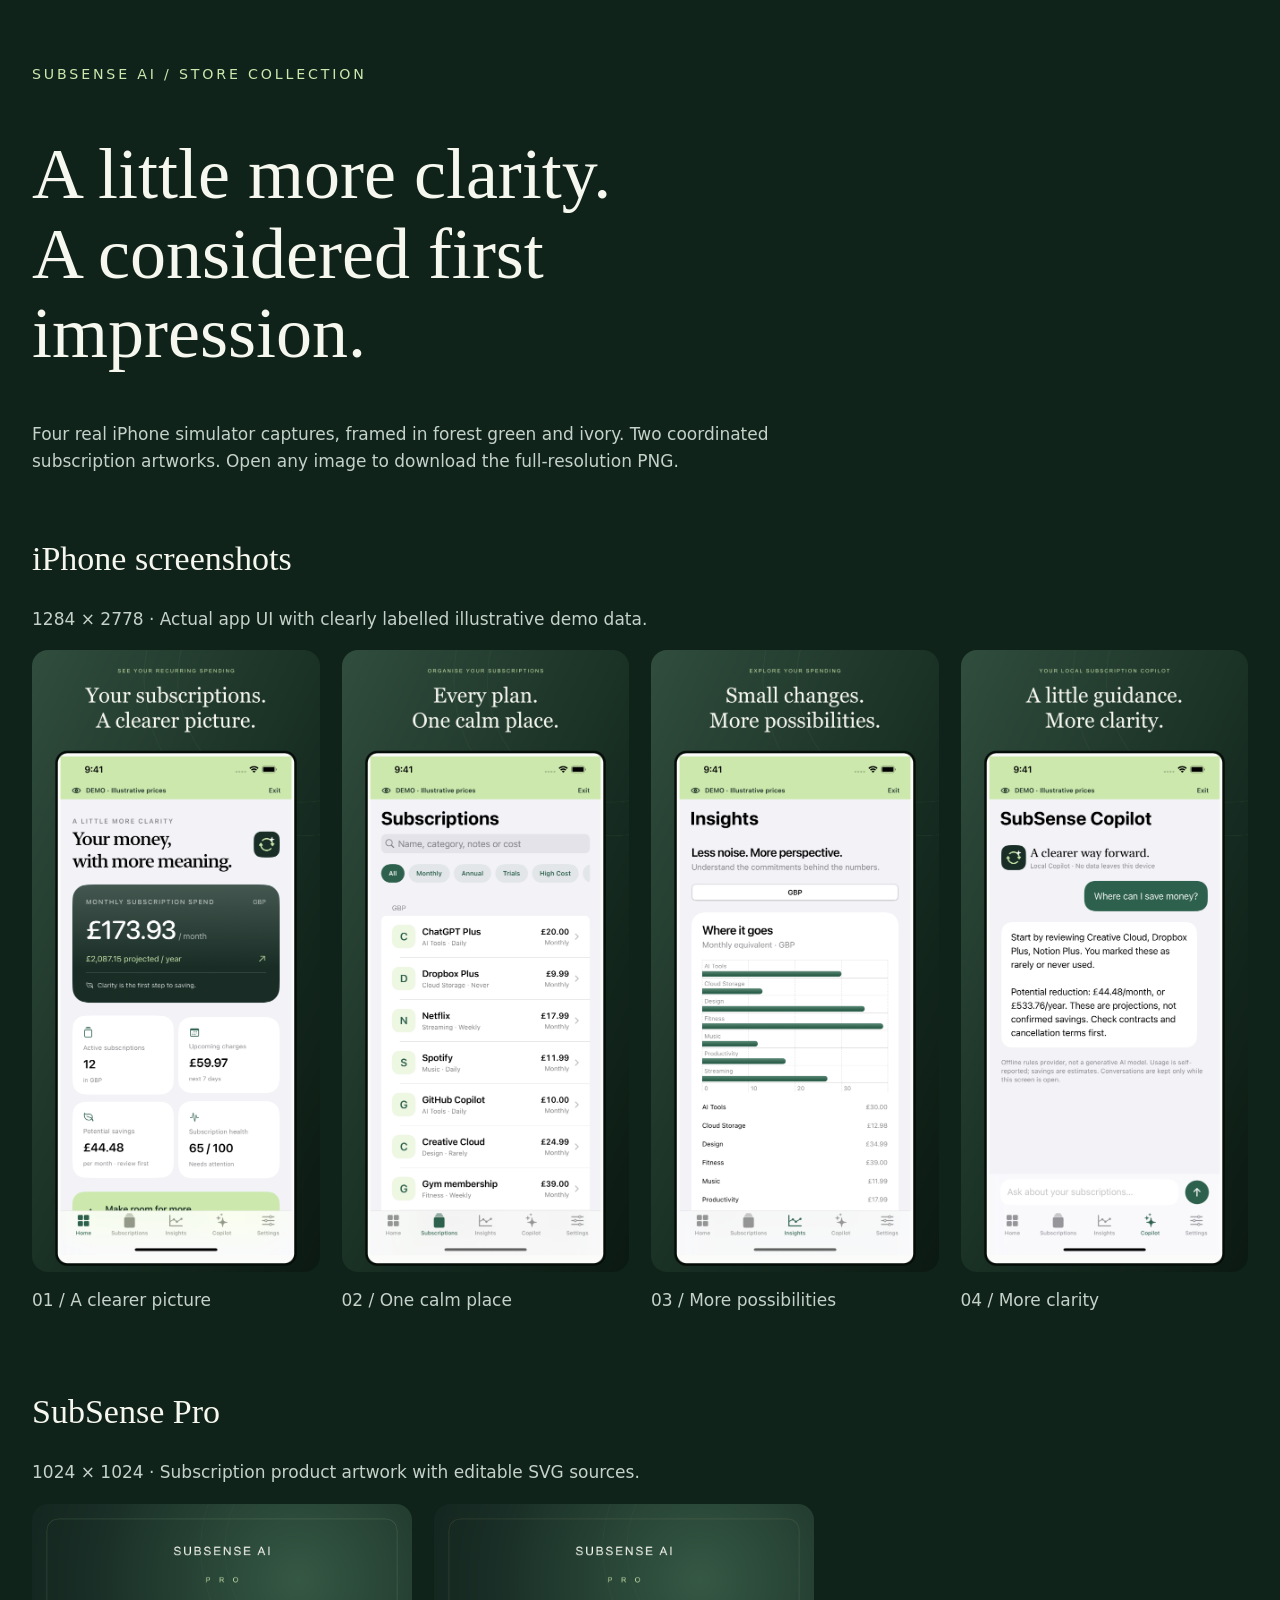
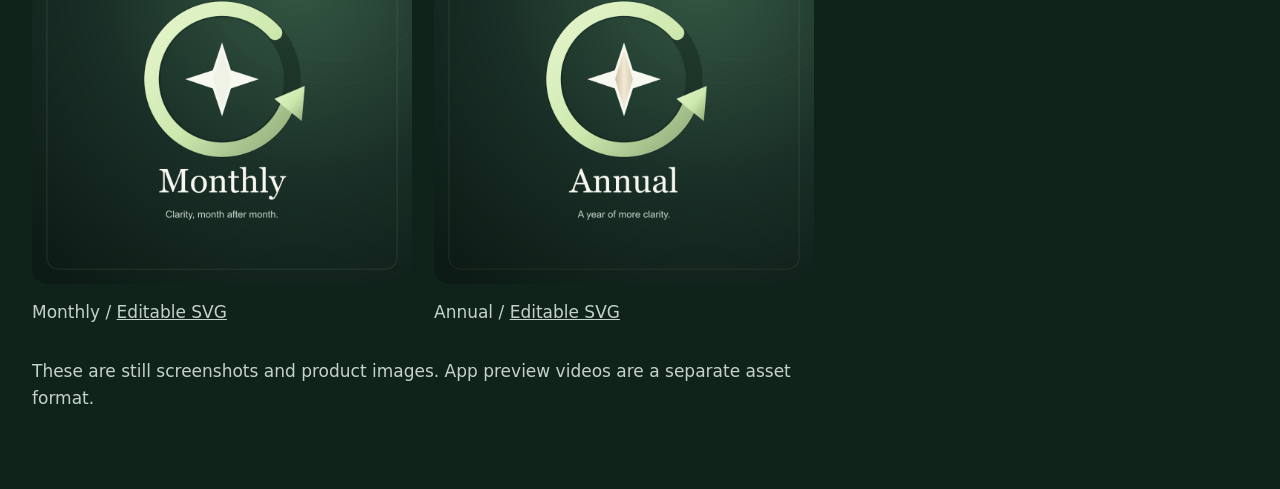
==== assets/app-store/index.html @ e0cf48fa "Add premium App Store screenshots and subscription artwork" ====
<!doctype html>
<html lang="en"><meta charset="utf-8"><meta name="viewport" content="width=device-width,initial-scale=1"><title>SubSense AI · App Store assets</title>
<style>body{margin:0;background:#10231a;color:#f6f7ee;font:17px/1.6 system-ui}main{max-width:1400px;margin:auto;padding:60px 32px}small{color:#cde8ae;letter-spacing:.2em}h1{font:clamp(36px,6vw,72px)/1.1 Georgia;max-width:850px}h2{font:34px Georgia;margin-top:64px}p{color:#c5d2c9;max-width:800px}section{display:grid;grid-template-columns:repeat(4,1fr);gap:22px}figure{margin:0}img{width:100%;display:block;border-radius:16px}figcaption{padding:15px 0;color:#c5d2c9}a{color:inherit}.products{grid-template-columns:repeat(2,minmax(0,380px))}@media(max-width:800px){section{grid-template-columns:repeat(2,1fr)}}@media(max-width:480px){main{padding:32px 20px}section,.products{grid-template-columns:1fr}}</style>
<main><small>SUBSENSE AI / STORE COLLECTION</small><h1>A little more clarity.<br>A considered first impression.</h1><p>Four real iPhone simulator captures, framed in forest green and ivory. Two coordinated subscription artworks. Open any image to download the full-resolution PNG.</p>
<h2>iPhone screenshots</h2><p>1284 × 2778 · Actual app UI with clearly labelled illustrative demo data.</p><section>
<figure><a href="iphone-6.5/store-01-home-1284x2778.png"><img src="iphone-6.5/store-01-home-1284x2778.png" alt="SubSense dashboard screenshot"></a><figcaption>01 / A clearer picture</figcaption></figure>
<figure><a href="iphone-6.5/store-02-subscriptions-1284x2778.png"><img src="iphone-6.5/store-02-subscriptions-1284x2778.png" alt="Subscription list screenshot"></a><figcaption>02 / One calm place</figcaption></figure>
<figure><a href="iphone-6.5/store-03-insights-1284x2778.png"><img src="iphone-6.5/store-03-insights-1284x2778.png" alt="Spending insights screenshot"></a><figcaption>03 / More possibilities</figcaption></figure>
<figure><a href="iphone-6.5/store-04-copilot-1284x2778.png"><img src="iphone-6.5/store-04-copilot-1284x2778.png" alt="Local Copilot screenshot"></a><figcaption>04 / More clarity</figcaption></figure></section>
<h2>SubSense Pro</h2><p>1024 × 1024 · Subscription product artwork with editable SVG sources.</p><section class="products">
<figure><a href="subscriptions/pro-monthly-1024.png"><img src="subscriptions/pro-monthly-1024.png" alt="SubSense Pro Monthly artwork"></a><figcaption>Monthly / <a href="subscriptions/pro-monthly.svg">Editable SVG</a></figcaption></figure>
<figure><a href="subscriptions/pro-annual-1024.png"><img src="subscriptions/pro-annual-1024.png" alt="SubSense Pro Annual artwork"></a><figcaption>Annual / <a href="subscriptions/pro-annual.svg">Editable SVG</a></figcaption></figure></section>
<p>These are still screenshots and product images. App preview videos are a separate asset format.</p></main></html>
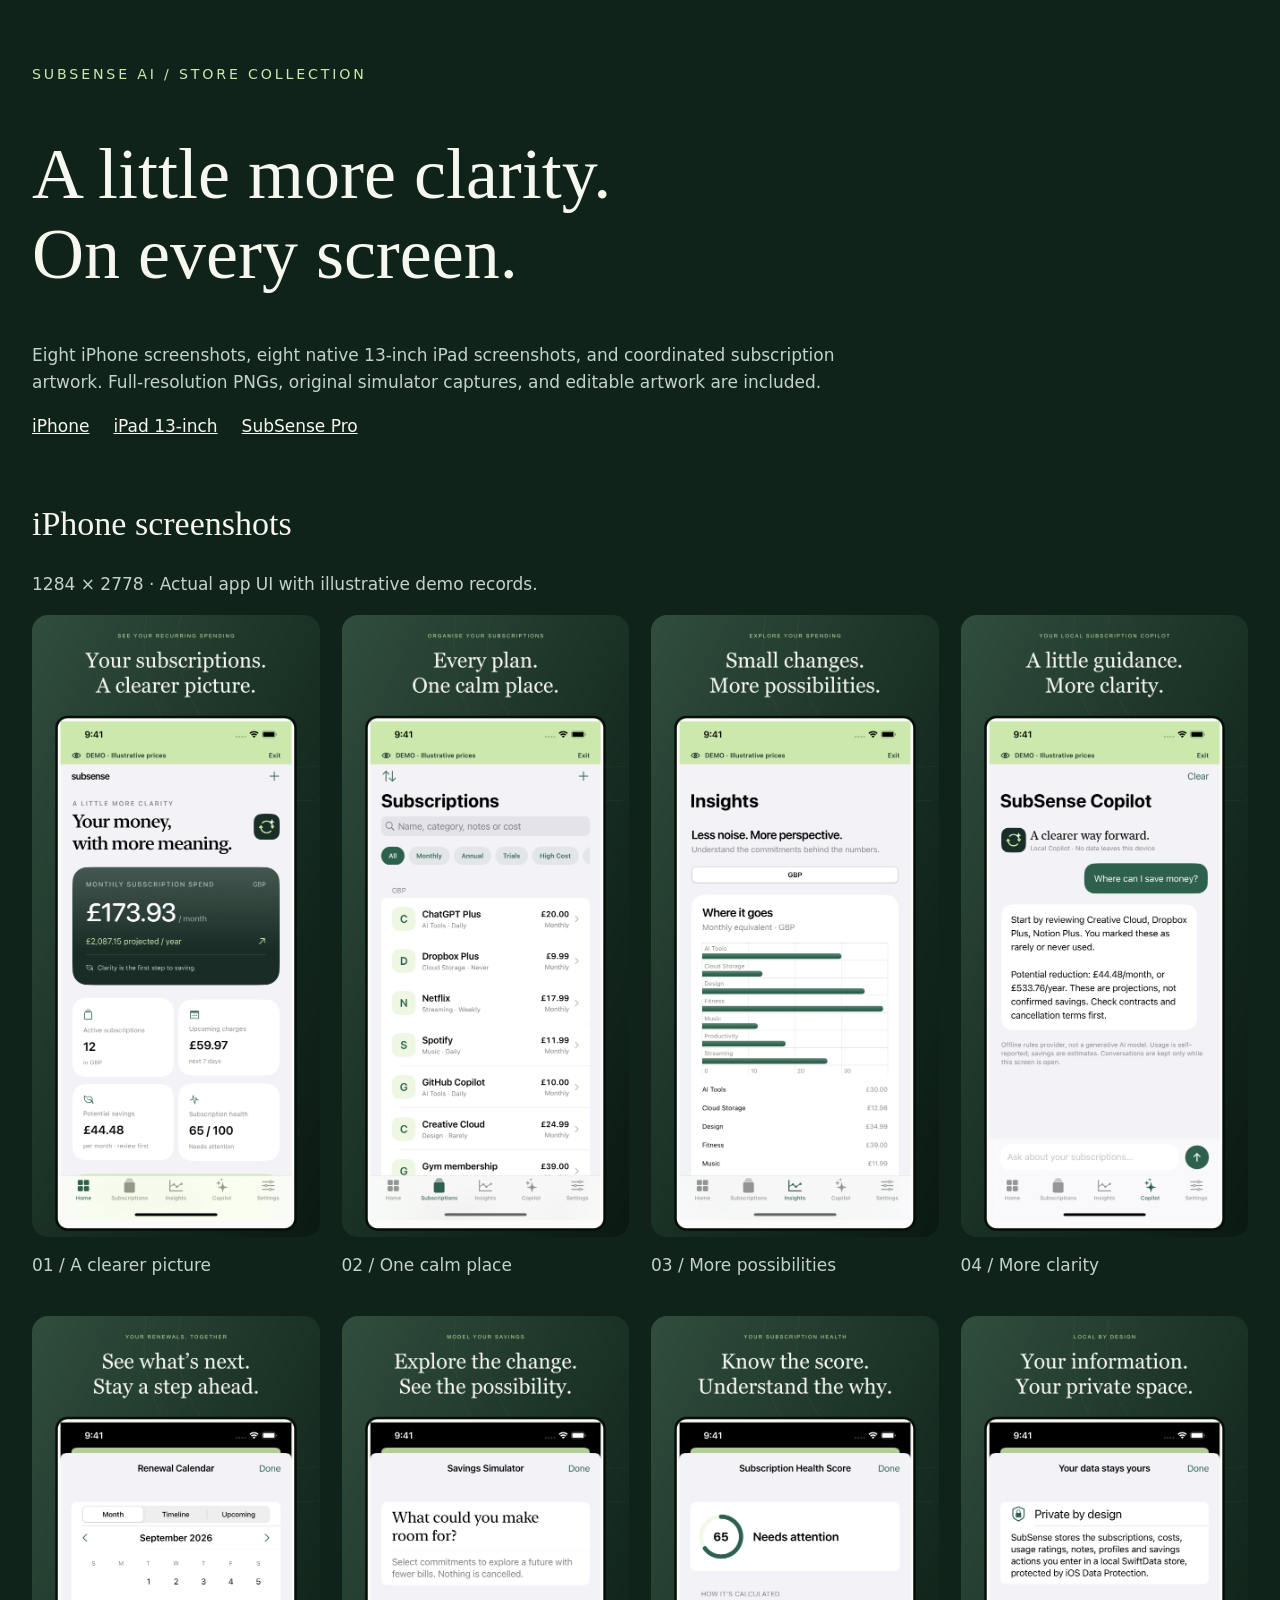
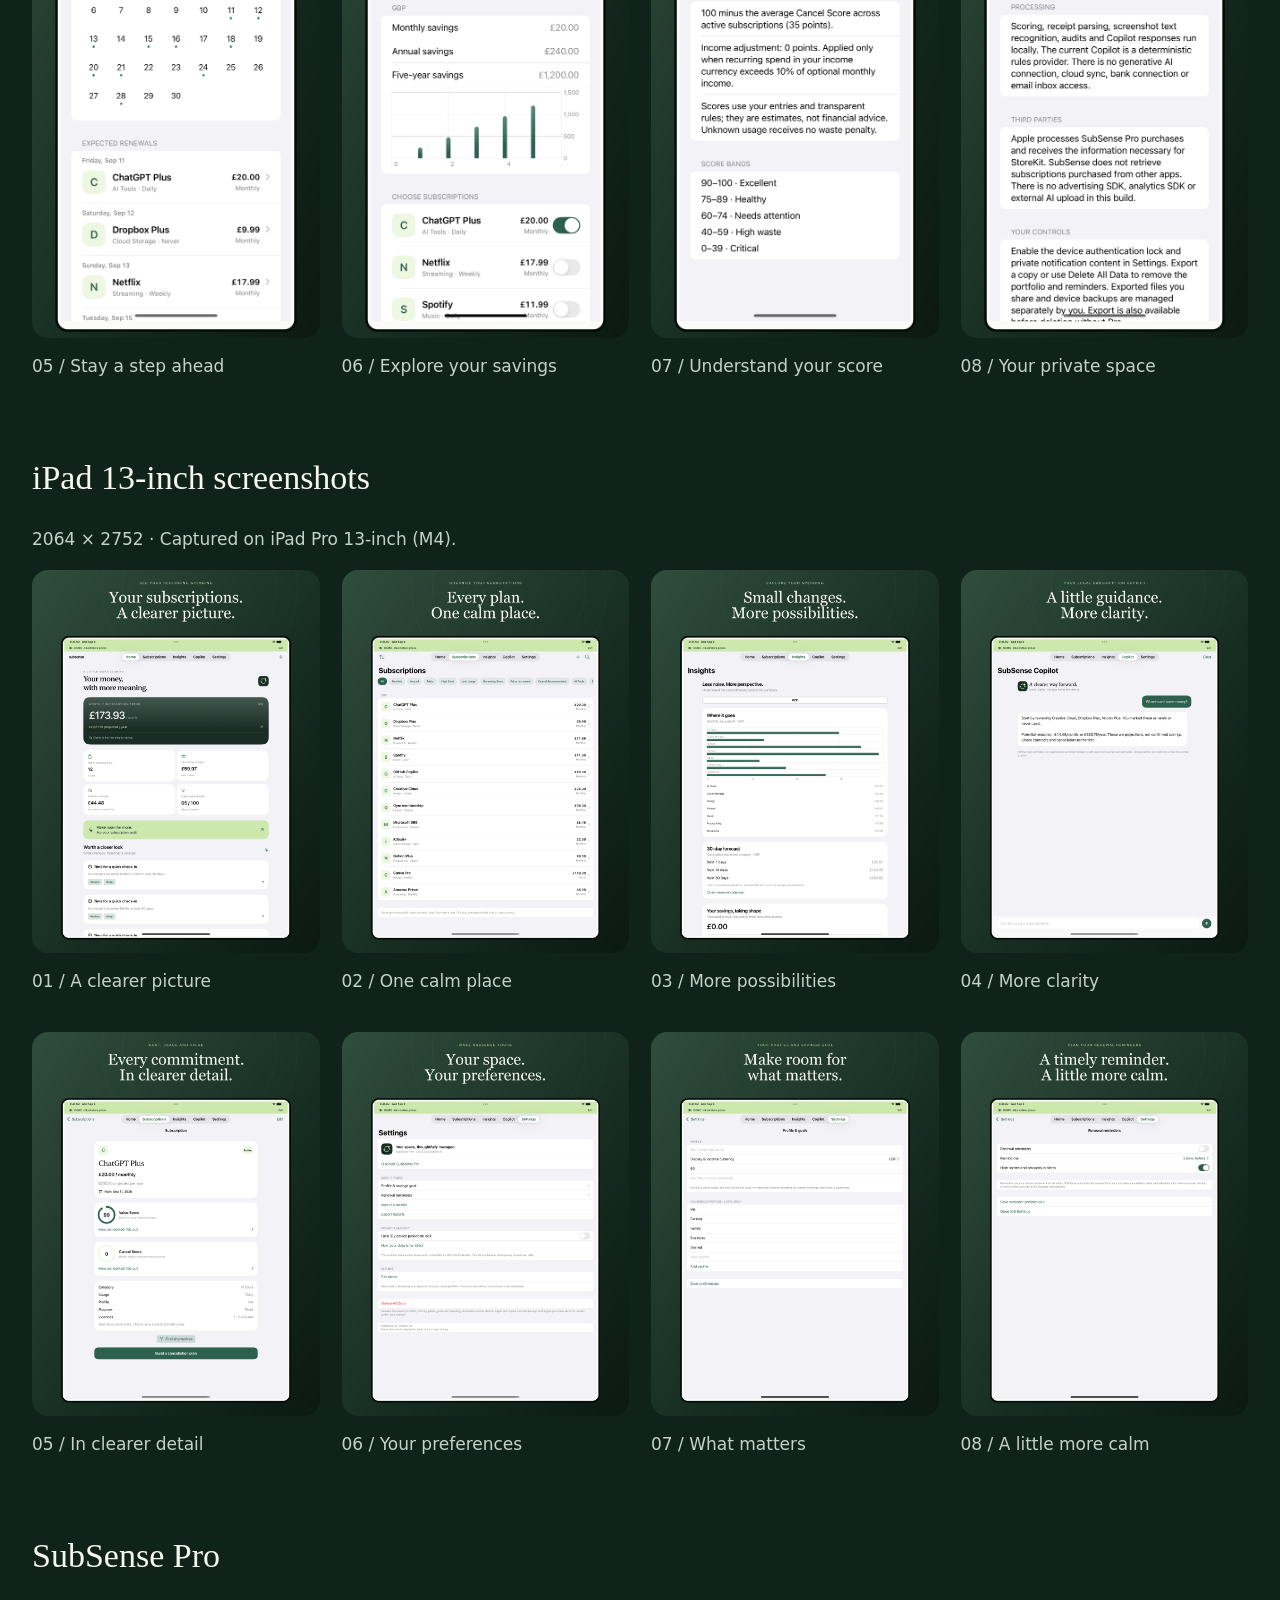
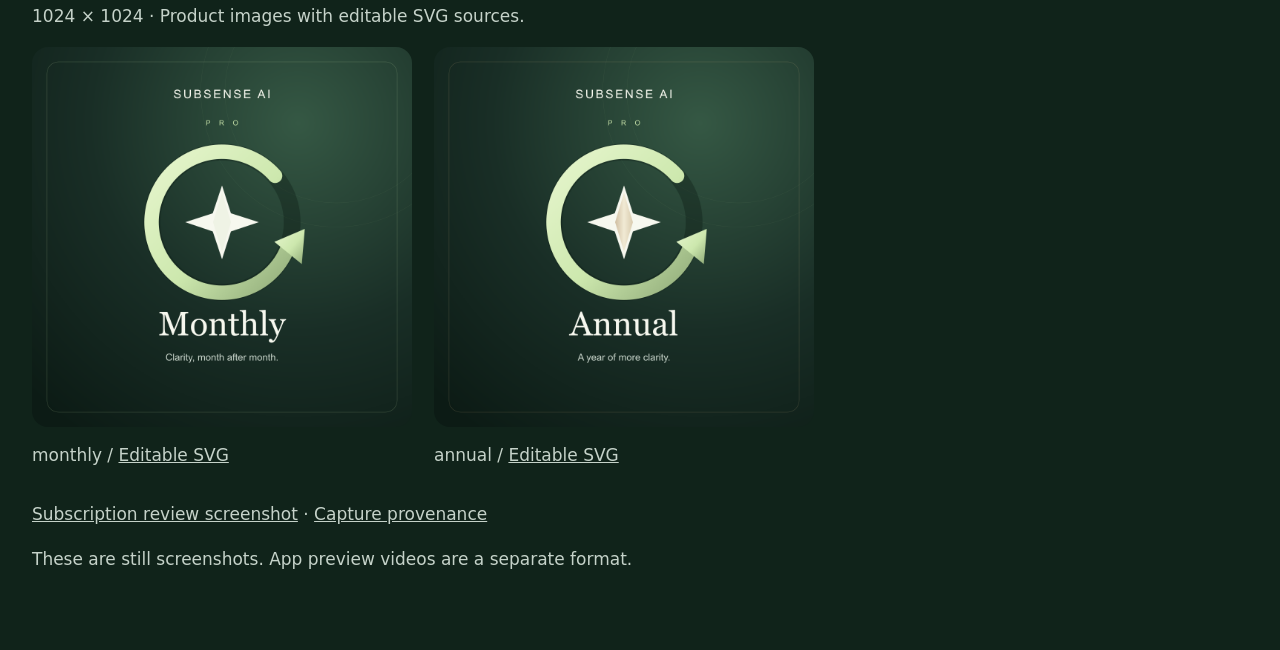
==== commit 7bc9205b: "Add expanded iPhone and native iPad App Store screenshots" ====
--- a/assets/app-store/index.html
+++ b/assets/app-store/index.html
@@ -1,13 +1,22 @@
-<!doctype html>
-<html lang="en"><meta charset="utf-8"><meta name="viewport" content="width=device-width,initial-scale=1"><title>SubSense AI · App Store assets</title>
-<style>body{margin:0;background:#10231a;color:#f6f7ee;font:17px/1.6 system-ui}main{max-width:1400px;margin:auto;padding:60px 32px}small{color:#cde8ae;letter-spacing:.2em}h1{font:clamp(36px,6vw,72px)/1.1 Georgia;max-width:850px}h2{font:34px Georgia;margin-top:64px}p{color:#c5d2c9;max-width:800px}section{display:grid;grid-template-columns:repeat(4,1fr);gap:22px}figure{margin:0}img{width:100%;display:block;border-radius:16px}figcaption{padding:15px 0;color:#c5d2c9}a{color:inherit}.products{grid-template-columns:repeat(2,minmax(0,380px))}@media(max-width:800px){section{grid-template-columns:repeat(2,1fr)}}@media(max-width:480px){main{padding:32px 20px}section,.products{grid-template-columns:1fr}}</style>
-<main><small>SUBSENSE AI / STORE COLLECTION</small><h1>A little more clarity.<br>A considered first impression.</h1><p>Four real iPhone simulator captures, framed in forest green and ivory. Two coordinated subscription artworks. Open any image to download the full-resolution PNG.</p>
-<h2>iPhone screenshots</h2><p>1284 × 2778 · Actual app UI with clearly labelled illustrative demo data.</p><section>
-<figure><a href="iphone-6.5/store-01-home-1284x2778.png"><img src="iphone-6.5/store-01-home-1284x2778.png" alt="SubSense dashboard screenshot"></a><figcaption>01 / A clearer picture</figcaption></figure>
-<figure><a href="iphone-6.5/store-02-subscriptions-1284x2778.png"><img src="iphone-6.5/store-02-subscriptions-1284x2778.png" alt="Subscription list screenshot"></a><figcaption>02 / One calm place</figcaption></figure>
-<figure><a href="iphone-6.5/store-03-insights-1284x2778.png"><img src="iphone-6.5/store-03-insights-1284x2778.png" alt="Spending insights screenshot"></a><figcaption>03 / More possibilities</figcaption></figure>
-<figure><a href="iphone-6.5/store-04-copilot-1284x2778.png"><img src="iphone-6.5/store-04-copilot-1284x2778.png" alt="Local Copilot screenshot"></a><figcaption>04 / More clarity</figcaption></figure></section>
-<h2>SubSense Pro</h2><p>1024 × 1024 · Subscription product artwork with editable SVG sources.</p><section class="products">
-<figure><a href="subscriptions/pro-monthly-1024.png"><img src="subscriptions/pro-monthly-1024.png" alt="SubSense Pro Monthly artwork"></a><figcaption>Monthly / <a href="subscriptions/pro-monthly.svg">Editable SVG</a></figcaption></figure>
-<figure><a href="subscriptions/pro-annual-1024.png"><img src="subscriptions/pro-annual-1024.png" alt="SubSense Pro Annual artwork"></a><figcaption>Annual / <a href="subscriptions/pro-annual.svg">Editable SVG</a></figcaption></figure></section>
-<p>These are still screenshots and product images. App preview videos are a separate asset format.</p></main></html>
+<!doctype html><html lang="en"><meta charset="utf-8"><meta name="viewport" content="width=device-width,initial-scale=1"><title>SubSense AI · App Store assets</title>
+<style>body{margin:0;background:#10231a;color:#f6f7ee;font:17px/1.6 system-ui}main{max-width:1500px;margin:auto;padding:60px 32px}small{color:#cde8ae;letter-spacing:.2em}h1{font:clamp(36px,6vw,72px)/1.1 Georgia;max-width:850px}h2{font:34px Georgia;margin-top:64px}p{color:#c5d2c9;max-width:850px}nav{display:flex;gap:24px;flex-wrap:wrap}section{display:grid;grid-template-columns:repeat(4,1fr);gap:22px}figure{margin:0}img{width:100%;display:block;border-radius:16px}figcaption{padding:15px 0;color:#c5d2c9}a{color:inherit}.products{grid-template-columns:repeat(2,minmax(0,380px))}@media(max-width:850px){section{grid-template-columns:repeat(2,1fr)}}@media(max-width:480px){main{padding:32px 20px}section,.products{grid-template-columns:1fr}}</style>
+<main><small>SUBSENSE AI / STORE COLLECTION</small><h1>A little more clarity.<br>On every screen.</h1><p>Eight iPhone screenshots, eight native 13-inch iPad screenshots, and coordinated subscription artwork. Full-resolution PNGs, original simulator captures, and editable artwork are included.</p><nav><a href="#iphone">iPhone</a><a href="#ipad">iPad 13-inch</a><a href="#pro">SubSense Pro</a></nav>
+<h2 id="iphone">iPhone screenshots</h2><p>1284 × 2778 · Actual app UI with illustrative demo records.</p><section><figure><a href="iphone-6.5/store-01-home-1284x2778.png"><img loading="lazy" src="iphone-6.5/store-01-home-1284x2778.png" alt="SubSense A clearer picture screenshot"></a><figcaption>01 / A clearer picture</figcaption></figure>
+<figure><a href="iphone-6.5/store-02-subscriptions-1284x2778.png"><img loading="lazy" src="iphone-6.5/store-02-subscriptions-1284x2778.png" alt="SubSense One calm place screenshot"></a><figcaption>02 / One calm place</figcaption></figure>
+<figure><a href="iphone-6.5/store-03-insights-1284x2778.png"><img loading="lazy" src="iphone-6.5/store-03-insights-1284x2778.png" alt="SubSense More possibilities screenshot"></a><figcaption>03 / More possibilities</figcaption></figure>
+<figure><a href="iphone-6.5/store-04-copilot-1284x2778.png"><img loading="lazy" src="iphone-6.5/store-04-copilot-1284x2778.png" alt="SubSense More clarity screenshot"></a><figcaption>04 / More clarity</figcaption></figure>
+<figure><a href="iphone-6.5/store-05-renewals-1284x2778.png"><img loading="lazy" src="iphone-6.5/store-05-renewals-1284x2778.png" alt="SubSense Stay a step ahead screenshot"></a><figcaption>05 / Stay a step ahead</figcaption></figure>
+<figure><a href="iphone-6.5/store-06-simulator-1284x2778.png"><img loading="lazy" src="iphone-6.5/store-06-simulator-1284x2778.png" alt="SubSense Explore your savings screenshot"></a><figcaption>06 / Explore your savings</figcaption></figure>
+<figure><a href="iphone-6.5/store-07-health-1284x2778.png"><img loading="lazy" src="iphone-6.5/store-07-health-1284x2778.png" alt="SubSense Understand your score screenshot"></a><figcaption>07 / Understand your score</figcaption></figure>
+<figure><a href="iphone-6.5/store-08-privacy-1284x2778.png"><img loading="lazy" src="iphone-6.5/store-08-privacy-1284x2778.png" alt="SubSense Your private space screenshot"></a><figcaption>08 / Your private space</figcaption></figure></section>
+<h2 id="ipad">iPad 13-inch screenshots</h2><p>2064 × 2752 · Captured on iPad Pro 13-inch (M4).</p><section><figure><a href="ipad-13/store-01-home-2064x2752.png"><img loading="lazy" src="ipad-13/store-01-home-2064x2752.png" alt="SubSense A clearer picture screenshot"></a><figcaption>01 / A clearer picture</figcaption></figure>
+<figure><a href="ipad-13/store-02-subscriptions-2064x2752.png"><img loading="lazy" src="ipad-13/store-02-subscriptions-2064x2752.png" alt="SubSense One calm place screenshot"></a><figcaption>02 / One calm place</figcaption></figure>
+<figure><a href="ipad-13/store-03-insights-2064x2752.png"><img loading="lazy" src="ipad-13/store-03-insights-2064x2752.png" alt="SubSense More possibilities screenshot"></a><figcaption>03 / More possibilities</figcaption></figure>
+<figure><a href="ipad-13/store-04-copilot-2064x2752.png"><img loading="lazy" src="ipad-13/store-04-copilot-2064x2752.png" alt="SubSense More clarity screenshot"></a><figcaption>04 / More clarity</figcaption></figure>
+<figure><a href="ipad-13/store-05-detail-2064x2752.png"><img loading="lazy" src="ipad-13/store-05-detail-2064x2752.png" alt="SubSense In clearer detail screenshot"></a><figcaption>05 / In clearer detail</figcaption></figure>
+<figure><a href="ipad-13/store-06-settings-2064x2752.png"><img loading="lazy" src="ipad-13/store-06-settings-2064x2752.png" alt="SubSense Your preferences screenshot"></a><figcaption>06 / Your preferences</figcaption></figure>
+<figure><a href="ipad-13/store-07-goals-2064x2752.png"><img loading="lazy" src="ipad-13/store-07-goals-2064x2752.png" alt="SubSense What matters screenshot"></a><figcaption>07 / What matters</figcaption></figure>
+<figure><a href="ipad-13/store-08-reminders-2064x2752.png"><img loading="lazy" src="ipad-13/store-08-reminders-2064x2752.png" alt="SubSense A little more calm screenshot"></a><figcaption>08 / A little more calm</figcaption></figure></section>
+<h2 id="pro">SubSense Pro</h2><p>1024 × 1024 · Product images with editable SVG sources.</p><section class="products">
+<figure><a href="subscriptions/pro-monthly-1024.png"><img src="subscriptions/pro-monthly-1024.png" alt="SubSense Pro monthly artwork"></a><figcaption>monthly / <a href="subscriptions/pro-monthly.svg">Editable SVG</a></figcaption></figure><figure><a href="subscriptions/pro-annual-1024.png"><img src="subscriptions/pro-annual-1024.png" alt="SubSense Pro annual artwork"></a><figcaption>annual / <a href="subscriptions/pro-annual.svg">Editable SVG</a></figcaption></figure>
+</section><p><a href="raw/review-pro-purchase.png">Subscription review screenshot</a> · <a href="README.md">Capture provenance</a></p><p>These are still screenshots. App preview videos are a separate format.</p></main></html>
